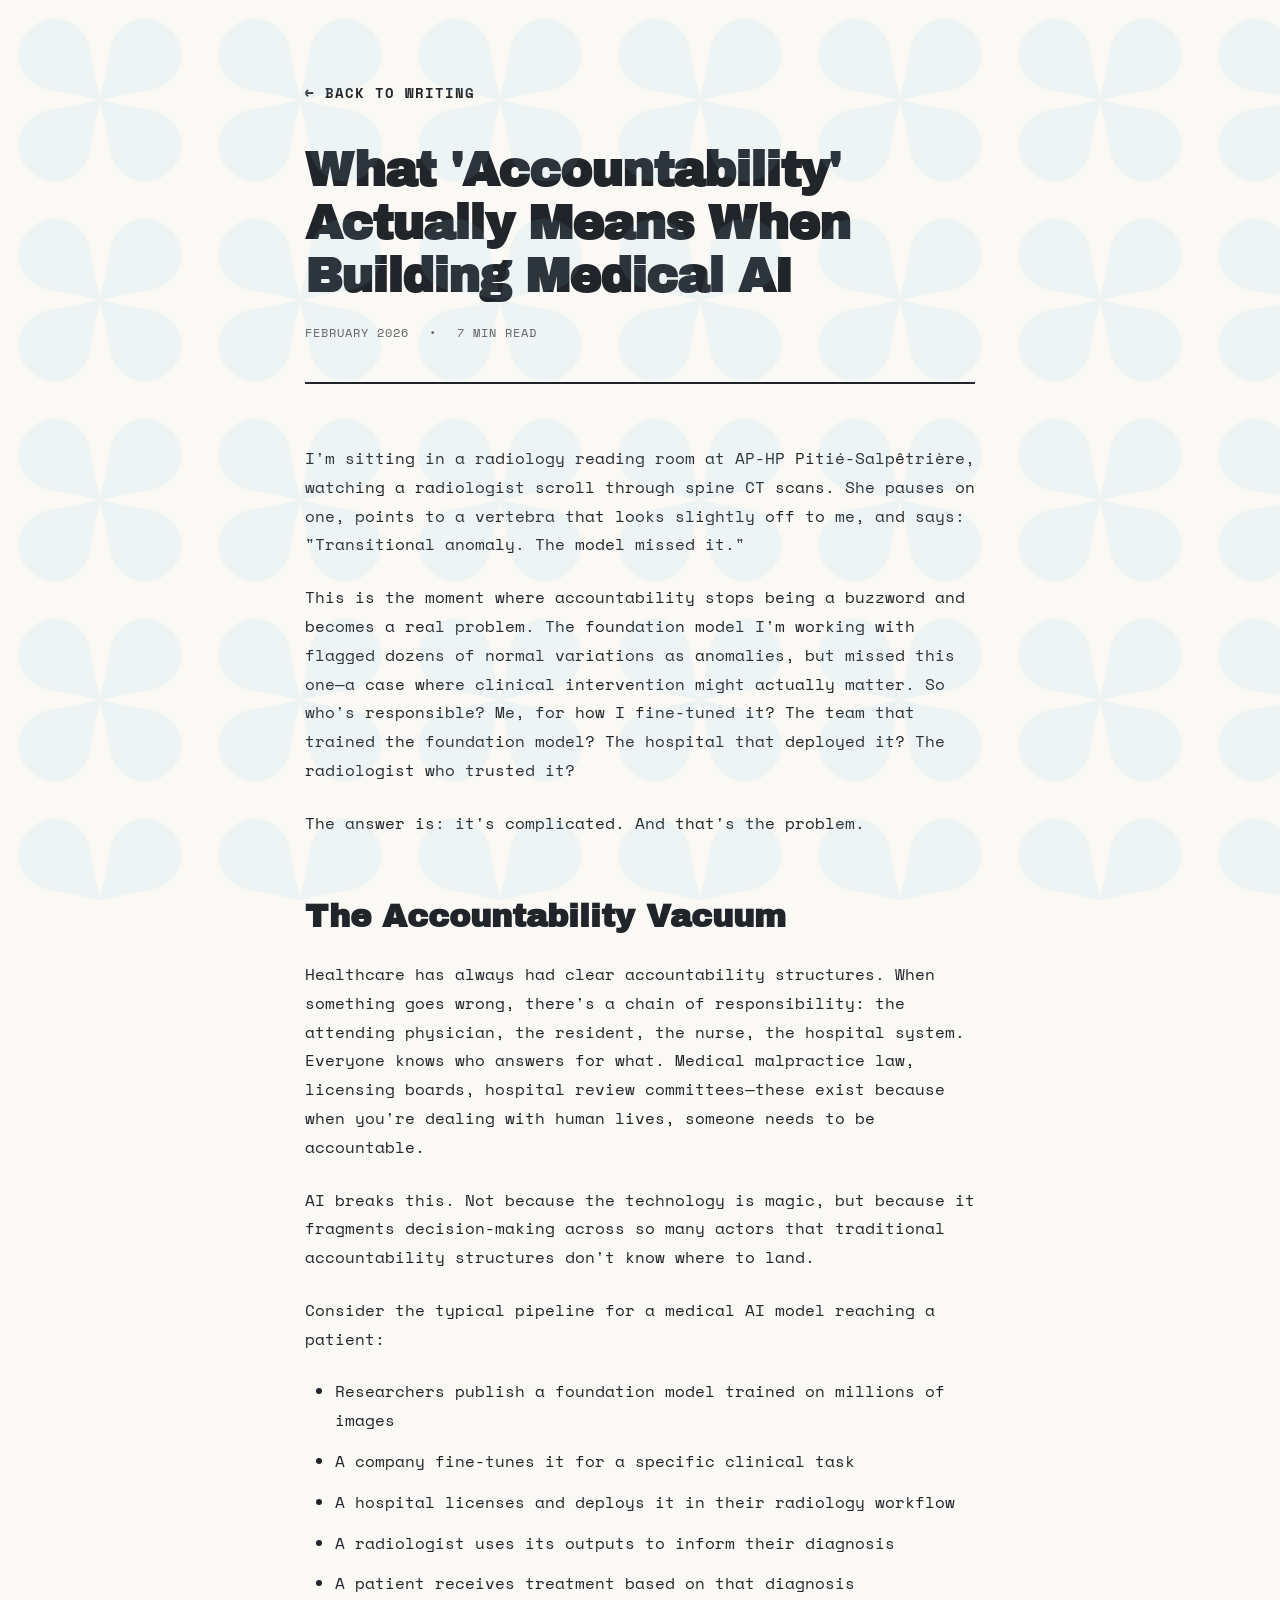
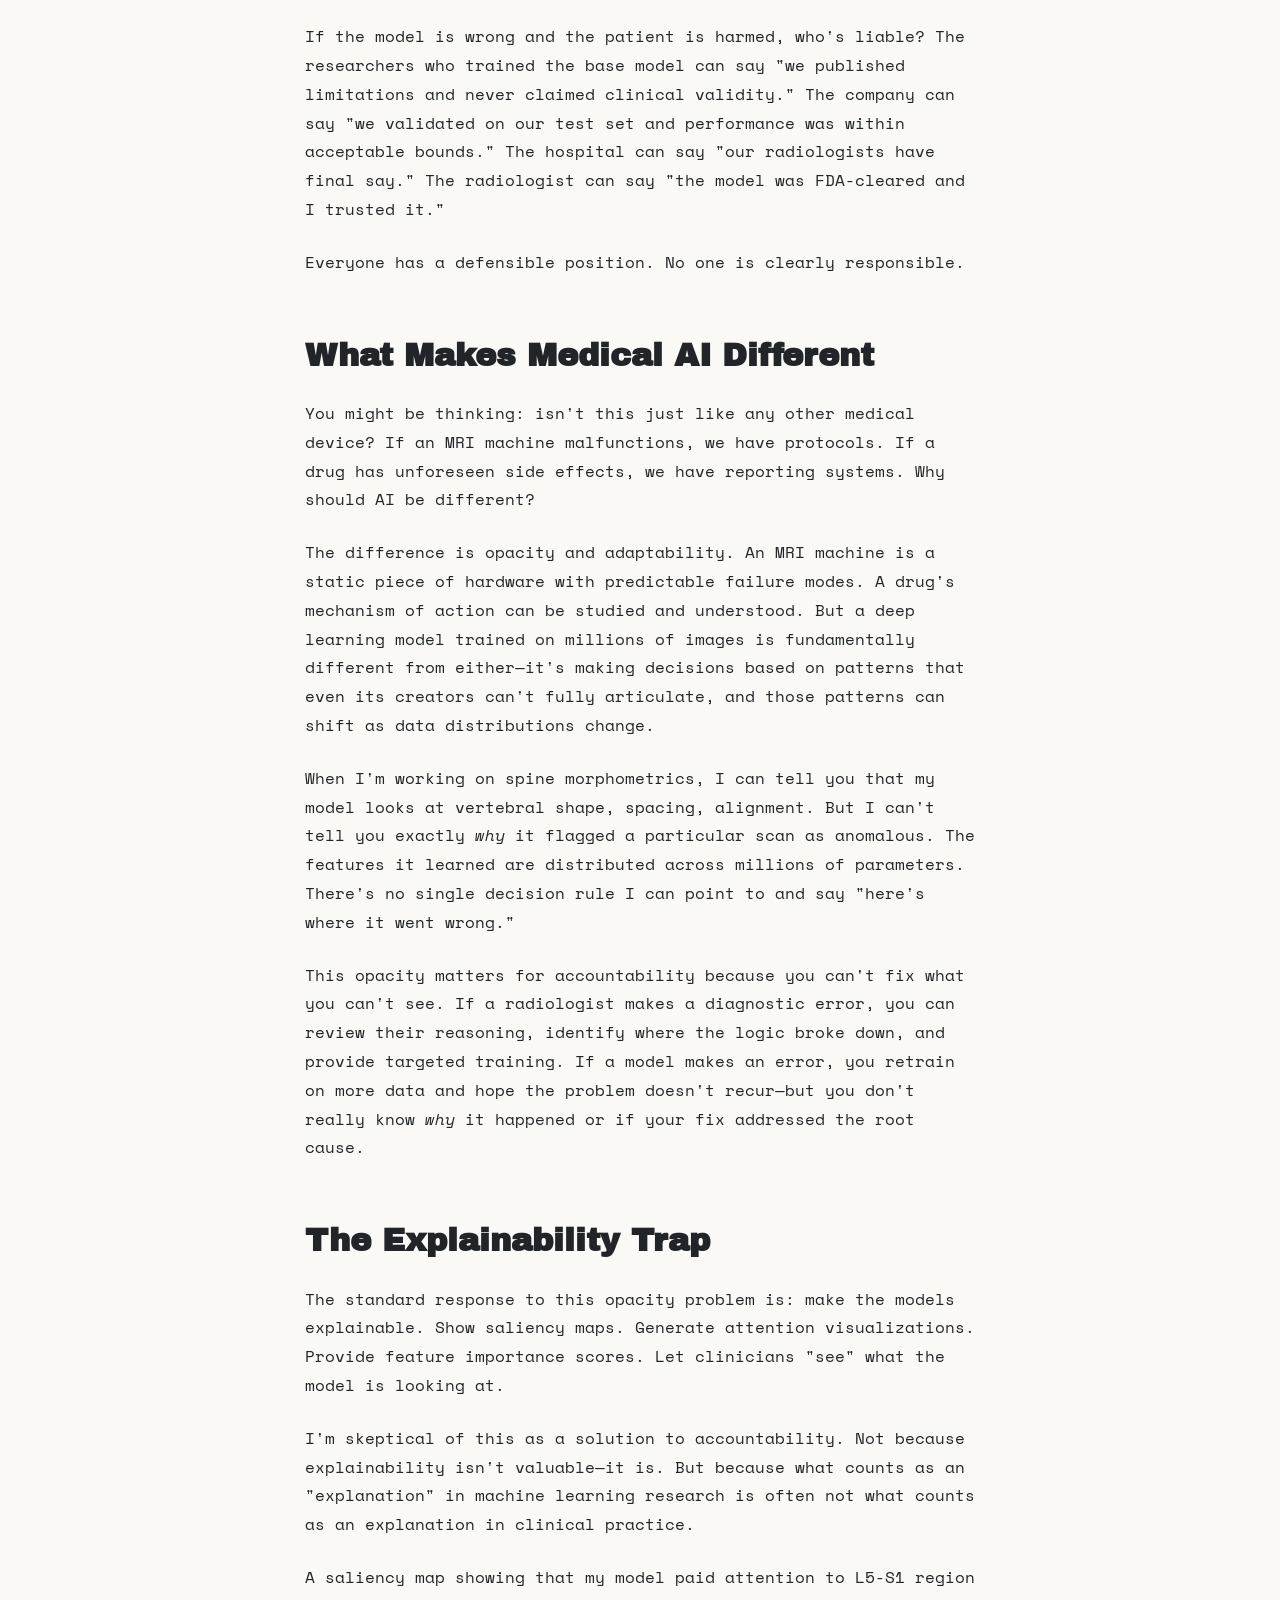
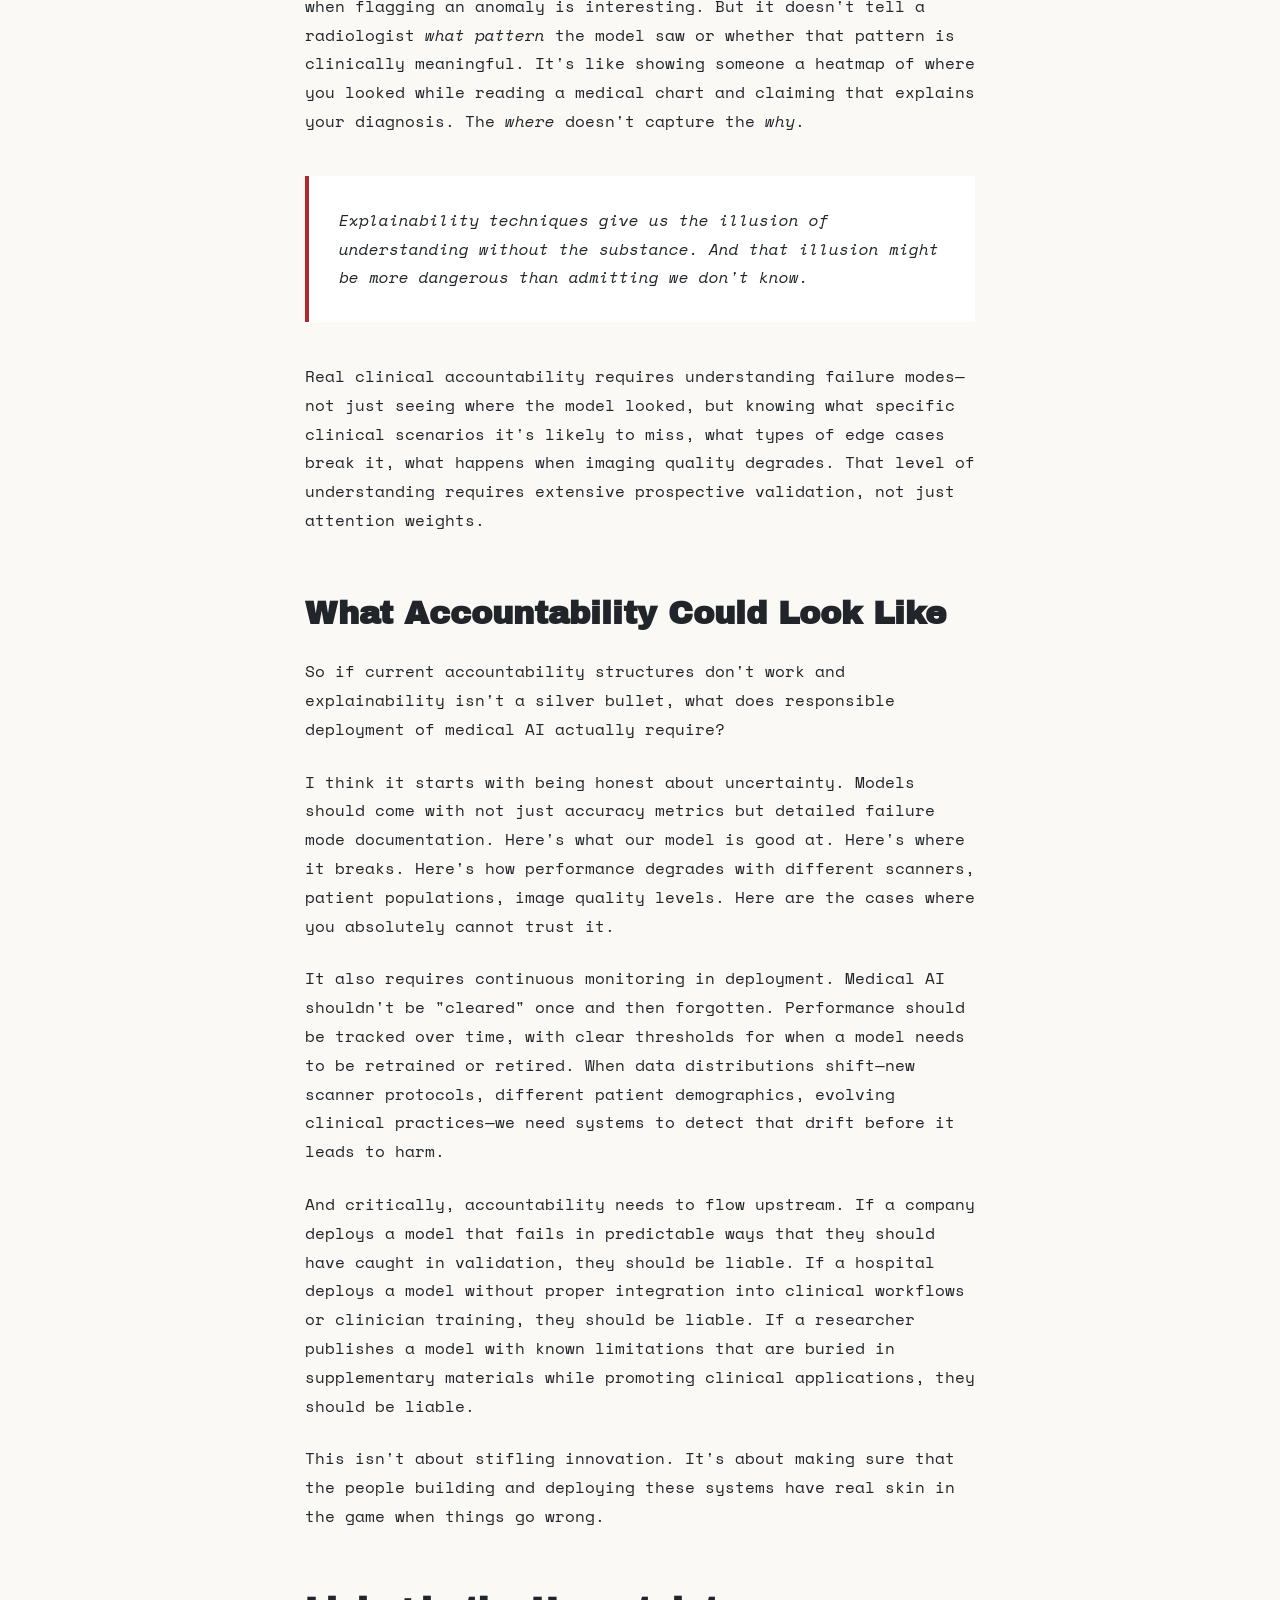
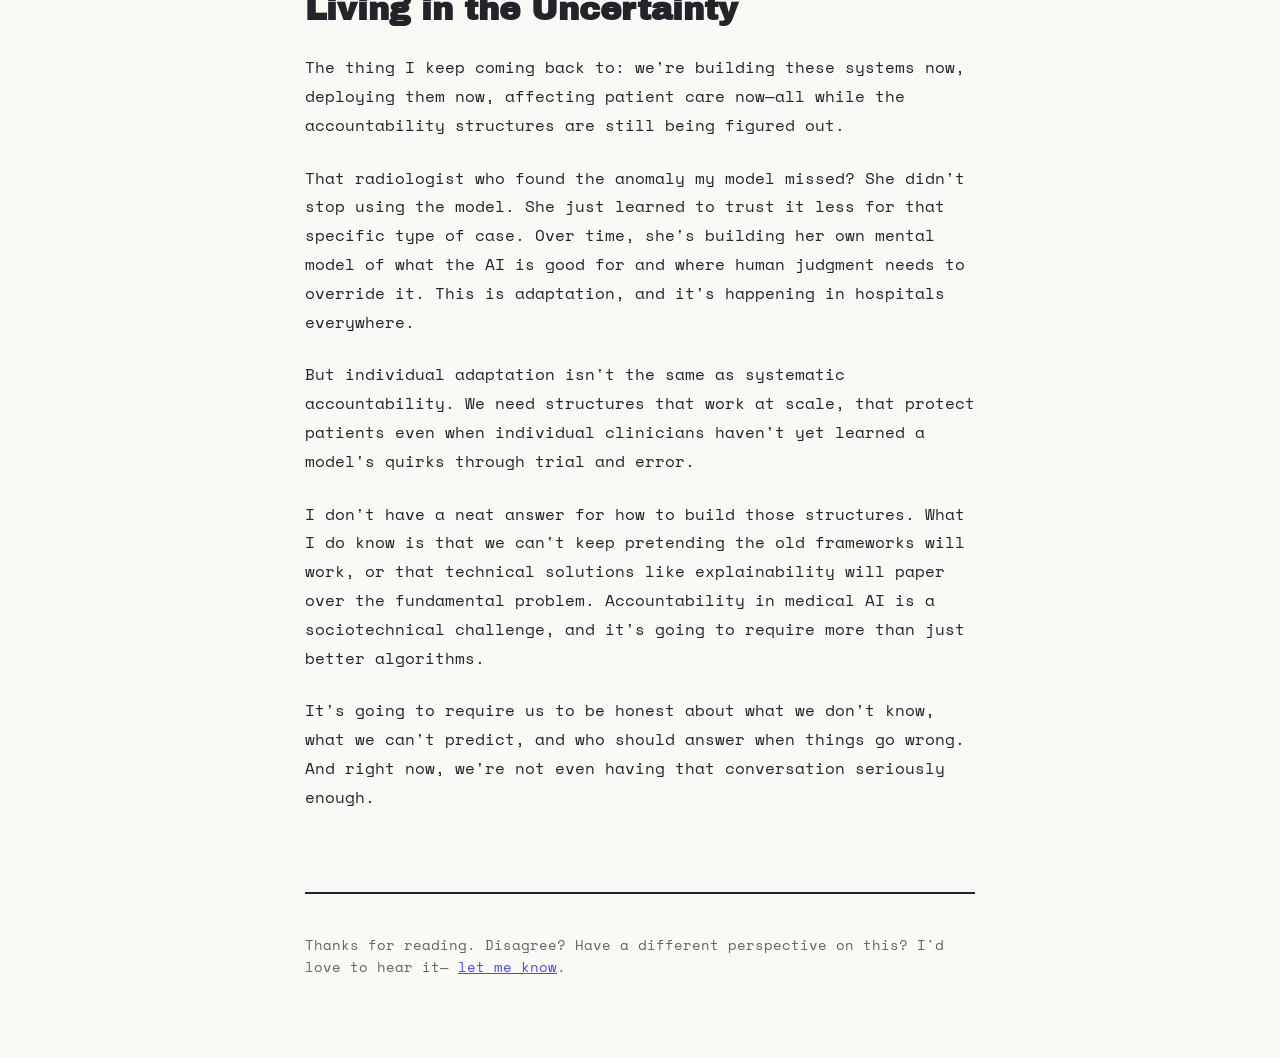
==== writing/accountability-in-medical-ai.html @ 43d17712 "Add files via upload" ====
<!DOCTYPE html>
<html lang="en">
<head>
    <meta charset="UTF-8">
    <meta name="viewport" content="width=device-width, initial-scale=1.0">
    <title>What 'Accountability' Actually Means When Building Medical AI - Tiffney Aina</title>
    <link rel="preconnect" href="https://fonts.googleapis.com">
    <link rel="preconnect" href="https://fonts.gstatic.com" crossorigin>
    <link href="https://fonts.googleapis.com/css2?family=Archivo+Black&family=Space+Mono:wght@400;700&display=swap" rel="stylesheet">
    <link rel="stylesheet" href="../style.css">
    <style>
        /* Blog post specific styles */
        .post-container {
            max-width: 750px;
            margin: 80px auto;
            padding: 0 40px;
        }
        
        .back-link {
            display: inline-block;
            margin-bottom: 40px;
            font-size: 14px;
            font-weight: 700;
            color: var(--black);
            text-decoration: none;
            text-transform: uppercase;
            letter-spacing: 1px;
            transition: all 0.3s ease;
        }
        
        .back-link:hover {
            color: var(--soft-blue);
            transform: translateX(-4px);
        }
        
        .back-link::before {
            content: '← ';
        }
        
        .post-header {
            margin-bottom: 60px;
            padding-bottom: 40px;
            border-bottom: 2px solid var(--black);
        }
        
        .post-title-main {
            font-family: var(--font-display);
            font-size: clamp(2rem, 5vw, 3rem);
            line-height: 1.1;
            margin-bottom: 20px;
            letter-spacing: -1px;
        }
        
        .post-meta {
            display: flex;
            gap: 20px;
            font-size: 12px;
            text-transform: uppercase;
            letter-spacing: 1px;
            opacity: 0.7;
        }
        
        .post-body {
            font-size: 16px;
            line-height: 1.8;
        }
        
        .post-body h2 {
            font-family: var(--font-display);
            font-size: 2rem;
            margin-top: 60px;
            margin-bottom: 24px;
            line-height: 1.2;
        }
        
        .post-body h3 {
            font-family: var(--font-display);
            font-size: 1.5rem;
            margin-top: 40px;
            margin-bottom: 20px;
        }
        
        .post-body p {
            margin-bottom: 24px;
        }
        
        .post-body a {
            color: var(--soft-blue);
            text-decoration: none;
            border-bottom: 2px solid var(--soft-blue);
            transition: all 0.3s ease;
        }
        
        .post-body a:hover {
            color: var(--black);
            border-bottom-color: var(--black);
        }
        
        .post-body blockquote {
            margin: 40px 0;
            padding: 30px;
            background-color: white;
            border-left: 4px solid var(--deep-red);
            font-style: italic;
        }
        
        .post-body ul,
        .post-body ol {
            margin-bottom: 24px;
            padding-left: 30px;
        }
        
        .post-body li {
            margin-bottom: 12px;
        }
        
        .post-footer {
            margin-top: 80px;
            padding-top: 40px;
            border-top: 2px solid var(--black);
        }
        
        .post-footer p {
            font-size: 14px;
            opacity: 0.7;
        }
        
        @media (max-width: 768px) {
            .post-container {
                padding: 0 30px;
                margin: 60px auto;
            }
            
            .post-body h2 {
                margin-top: 40px;
            }
        }
    </style>
</head>
<body>
    <div class="post-container">
        <a href="../index.html#writing" class="back-link">Back to writing</a>
        
        <article>
            <header class="post-header">
                <h1 class="post-title-main">What 'Accountability' Actually Means When Building Medical AI</h1>
                <div class="post-meta">
                    <span>February 2026</span>
                    <span>•</span>
                    <span>7 min read</span>
                </div>
            </header>
            
            <div class="post-body">
                <p>
                    I'm sitting in a radiology reading room at AP-HP Pitié-Salpêtrière, watching a 
                    radiologist scroll through spine CT scans. She pauses on one, points to a vertebra 
                    that looks slightly off to me, and says: "Transitional anomaly. The model missed it."
                </p>
                
                <p>
                    This is the moment where accountability stops being a buzzword and becomes a real problem. 
                    The foundation model I'm working with flagged dozens of normal variations as anomalies, 
                    but missed this one—a case where clinical intervention might actually matter. So who's 
                    responsible? Me, for how I fine-tuned it? The team that trained the foundation model? 
                    The hospital that deployed it? The radiologist who trusted it?
                </p>

                <p>
                    The answer is: it's complicated. And that's the problem.
                </p>
                
                <h2>The Accountability Vacuum</h2>
                
                <p>
                    Healthcare has always had clear accountability structures. When something goes wrong, 
                    there's a chain of responsibility: the attending physician, the resident, the nurse, 
                    the hospital system. Everyone knows who answers for what. Medical malpractice law, 
                    licensing boards, hospital review committees—these exist because when you're dealing 
                    with human lives, someone needs to be accountable.
                </p>
                
                <p>
                    AI breaks this. Not because the technology is magic, but because it fragments 
                    decision-making across so many actors that traditional accountability structures 
                    don't know where to land.
                </p>

                <p>
                    Consider the typical pipeline for a medical AI model reaching a patient:
                </p>

                <ul>
                    <li>Researchers publish a foundation model trained on millions of images</li>
                    <li>A company fine-tunes it for a specific clinical task</li>
                    <li>A hospital licenses and deploys it in their radiology workflow</li>
                    <li>A radiologist uses its outputs to inform their diagnosis</li>
                    <li>A patient receives treatment based on that diagnosis</li>
                </ul>

                <p>
                    If the model is wrong and the patient is harmed, who's liable? The researchers who 
                    trained the base model can say "we published limitations and never claimed clinical 
                    validity." The company can say "we validated on our test set and performance was 
                    within acceptable bounds." The hospital can say "our radiologists have final say." 
                    The radiologist can say "the model was FDA-cleared and I trusted it."
                </p>

                <p>
                    Everyone has a defensible position. No one is clearly responsible.
                </p>
                
                <h2>What Makes Medical AI Different</h2>
                
                <p>
                    You might be thinking: isn't this just like any other medical device? If an MRI machine 
                    malfunctions, we have protocols. If a drug has unforeseen side effects, we have reporting 
                    systems. Why should AI be different?
                </p>

                <p>
                    The difference is opacity and adaptability. An MRI machine is a static piece of hardware 
                    with predictable failure modes. A drug's mechanism of action can be studied and understood. 
                    But a deep learning model trained on millions of images is fundamentally different from 
                    either—it's making decisions based on patterns that even its creators can't fully articulate, 
                    and those patterns can shift as data distributions change.
                </p>

                <p>
                    When I'm working on spine morphometrics, I can tell you that my model looks at vertebral 
                    shape, spacing, alignment. But I can't tell you exactly <em>why</em> it flagged a particular 
                    scan as anomalous. The features it learned are distributed across millions of parameters. 
                    There's no single decision rule I can point to and say "here's where it went wrong."
                </p>

                <p>
                    This opacity matters for accountability because you can't fix what you can't see. If a 
                    radiologist makes a diagnostic error, you can review their reasoning, identify where 
                    the logic broke down, and provide targeted training. If a model makes an error, you 
                    retrain on more data and hope the problem doesn't recur—but you don't really know <em>why</em> 
                    it happened or if your fix addressed the root cause.
                </p>
                
                <h2>The Explainability Trap</h2>
                
                <p>
                    The standard response to this opacity problem is: make the models explainable. Show 
                    saliency maps. Generate attention visualizations. Provide feature importance scores. 
                    Let clinicians "see" what the model is looking at.
                </p>

                <p>
                    I'm skeptical of this as a solution to accountability. Not because explainability isn't 
                    valuable—it is. But because what counts as an "explanation" in machine learning research 
                    is often not what counts as an explanation in clinical practice.
                </p>

                <p>
                    A saliency map showing that my model paid attention to L5-S1 region when flagging an 
                    anomaly is interesting. But it doesn't tell a radiologist <em>what pattern</em> the model 
                    saw or whether that pattern is clinically meaningful. It's like showing someone a heatmap 
                    of where you looked while reading a medical chart and claiming that explains your diagnosis. 
                    The <em>where</em> doesn't capture the <em>why</em>.
                </p>

                <blockquote>
                    Explainability techniques give us the illusion of understanding without the substance. 
                    And that illusion might be more dangerous than admitting we don't know.
                </blockquote>

                <p>
                    Real clinical accountability requires understanding failure modes—not just seeing where 
                    the model looked, but knowing what specific clinical scenarios it's likely to miss, what 
                    types of edge cases break it, what happens when imaging quality degrades. That level of 
                    understanding requires extensive prospective validation, not just attention weights.
                </p>
                
                <h2>What Accountability Could Look Like</h2>
                
                <p>
                    So if current accountability structures don't work and explainability isn't a silver bullet, 
                    what does responsible deployment of medical AI actually require?
                </p>

                <p>
                    I think it starts with being honest about uncertainty. Models should come with not just 
                    accuracy metrics but detailed failure mode documentation. Here's what our model is good at. 
                    Here's where it breaks. Here's how performance degrades with different scanners, patient 
                    populations, image quality levels. Here are the cases where you absolutely cannot trust it.
                </p>

                <p>
                    It also requires continuous monitoring in deployment. Medical AI shouldn't be "cleared" 
                    once and then forgotten. Performance should be tracked over time, with clear thresholds 
                    for when a model needs to be retrained or retired. When data distributions shift—new 
                    scanner protocols, different patient demographics, evolving clinical practices—we need 
                    systems to detect that drift before it leads to harm.
                </p>

                <p>
                    And critically, accountability needs to flow upstream. If a company deploys a model 
                    that fails in predictable ways that they should have caught in validation, they should 
                    be liable. If a hospital deploys a model without proper integration into clinical workflows 
                    or clinician training, they should be liable. If a researcher publishes a model with known 
                    limitations that are buried in supplementary materials while promoting clinical applications, 
                    they should be liable.
                </p>

                <p>
                    This isn't about stifling innovation. It's about making sure that the people building and 
                    deploying these systems have real skin in the game when things go wrong.
                </p>
                
                <h2>Living in the Uncertainty</h2>
                
                <p>
                    The thing I keep coming back to: we're building these systems now, deploying them now, 
                    affecting patient care now—all while the accountability structures are still being figured out.
                </p>

                <p>
                    That radiologist who found the anomaly my model missed? She didn't stop using the model. 
                    She just learned to trust it less for that specific type of case. Over time, she's building 
                    her own mental model of what the AI is good for and where human judgment needs to override it. 
                    This is adaptation, and it's happening in hospitals everywhere.
                </p>

                <p>
                    But individual adaptation isn't the same as systematic accountability. We need structures 
                    that work at scale, that protect patients even when individual clinicians haven't yet learned 
                    a model's quirks through trial and error.
                </p>

                <p>
                    I don't have a neat answer for how to build those structures. What I do know is that we 
                    can't keep pretending the old frameworks will work, or that technical solutions like 
                    explainability will paper over the fundamental problem. Accountability in medical AI is 
                    a sociotechnical challenge, and it's going to require more than just better algorithms.
                </p>

                <p>
                    It's going to require us to be honest about what we don't know, what we can't predict, and 
                    who should answer when things go wrong. And right now, we're not even having that conversation 
                    seriously enough.
                </p>
            </div>
            
            <footer class="post-footer">
                <p>
                    Thanks for reading. Disagree? Have a different perspective on this? I'd love to hear it—
                    <a href="mailto:your.email@example.com">let me know</a>.
                </p>
            </footer>
        </article>
    </div>
</body>
</html>
---- style.css ----
/* ===== VARIABLES ===== */
:root {
    --black: #212529;
    --off-white: #FAF9F6;
    --soft-blue: #8ECAE6;
    --deep-red: #AD2831;
    --light-gray: #E8E8E8;
    
    --font-display: 'Archivo Black', sans-serif;
    --font-body: 'Space Mono', monospace;
}

/* ===== RESET ===== */
* {
    margin: 0;
    padding: 0;
    box-sizing: border-box;
}

html {
    scroll-behavior: smooth;
}

body {
    font-family: var(--font-body);
    background-color: var(--off-white);
    color: var(--black);
    line-height: 1.6;
    position: relative;
    overflow-x: hidden;
}

body::before {
    content: "";
    position: fixed;
    inset: 0;
    background-image: url("images-blog/flower.svg");
    background-repeat: repeat;
    background-size: 200px; /* adjust smaller/bigger */
    opacity: 0.1; /* keep it subtle and chic */
    pointer-events: none;
    z-index: 0;
}
/* Ensure all site content appears above background */
main, .section, .home-container, .sidebar, .content-container {
    position: relative;
    z-index: 1;
}



/* ===== NAVIGATION SIDEBAR ===== */
.sidebar {
    position: fixed;
    right: 40px;
    top: 50%;
    transform: translateY(-50%);
    display: flex;
    flex-direction: column;
    gap: 30px;
    z-index: 1000;
}

.nav-link {
    font-size: 14px;
    font-weight: 700;
    text-decoration: none;
    color: var(--black);
    opacity: 0.4;
    transition: all 0.3s ease;
    text-transform: uppercase;
    letter-spacing: 1px;
    position: relative;
}

.nav-link::before {
    content: '';
    position: absolute;
    left: -20px;
    top: 50%;
    transform: translateY(-50%);
    width: 8px;
    height: 8px;
    background-color: var(--soft-blue);
    border-radius: 50%;
    opacity: 0;
    transition: all 0.3s ease;
}

.nav-link:hover {
    opacity: 1;
    color: var(--soft-blue);
}

.nav-link.active {
    opacity: 1;
    color: var(--black);
}

.nav-link.active::before {
    opacity: 1;
}

/* ===== SECTIONS ===== */
.section {
    min-height: 100vh;
    padding: 80px 60px;
    display: none;
}

.section.active {
    display: block;
}

/* ===== HOME SECTION ===== */
.home-container {
    max-width: 900px;
    margin: 0 auto;
    display: flex;
    flex-direction: column;
    gap: 60px;
}

/* Avatar */
.avatar-container {
    display: flex;
    justify-content: center;
    margin-top: 40px;
}

.avatar {
    width: 200px;
    height: 200px;
    background-color: transparent;  /* Remove blue background */
    position: relative;
    z-index: 2;
    border-radius: 50%;
    border: 6px solid var(--black);
    display: flex;
    align-items: center;
    justify-content: center;
    animation: float 3s ease-in-out infinite;
    overflow: hidden;  /* This clips the image to the circle */
}

.avatar img {
    width: 100%;
    height: 100%;
    object-fit: cover;
}

@keyframes float {
    0%, 100% {
        transform: translateY(0px);
    }
    50% {
        transform: translateY(-10px);
    }
}


/* Intro */
.intro {
    text-align: center;
}

.display-name {
    font-family: var(--font-display);
    font-size: clamp(3rem, 8vw, 6rem);
    font-weight: 400;
    line-height: 0.95;
    margin-bottom: 20px;
    letter-spacing: -2px;
}

.tagline {
    font-size: 16px;
    max-width: 600px;
    margin: 0 auto;
    color: var(--black);
    opacity: 0.8;
}

/* Status Container */
.status-container {
    display: flex;
    flex-direction: column;
    gap: 20px;
    max-width: 700px;
    margin: 0 auto;
}

.status-item {
    display: flex;
    gap: 16px;
    padding: 20px;
    background-color: white;
    border: 2px solid var(--black);
    transition: all 0.3s ease;
}

.status-item:hover {
    transform: translateX(4px);
    box-shadow: -4px 4px 0 var(--black);
}

.status-emoji {
    font-size: 24px;
    flex-shrink: 0;
}

.status-content {
    display: flex;
    flex-direction: column;
    gap: 4px;
}

.status-label {
    font-weight: 700;
    font-size: 12px;
    text-transform: uppercase;
    letter-spacing: 1px;
    color: var(--soft-blue);
}

.status-text {
    font-size: 14px;
    line-height: 1.5;
}

/* ===== CONTENT SECTIONS ===== */
.content-container {
    max-width: 900px;
    margin: 0 auto;
}

.section-title {
    font-family: var(--font-display);
    font-size: clamp(2.5rem, 6vw, 4rem);
    margin-bottom: 60px;
    letter-spacing: -1px;
    position: relative;
    display: inline-block;
}

.section-title::after {
    content: '';
    position: absolute;
    bottom: -10px;
    left: 0;
    width: 60px;
    height: 4px;
    background-color: var(--deep-red);
}

/* ===== ABOUT SECTION ===== */
.about-content {
    display: flex;
    flex-direction: column;
    gap: 60px;
}

.bio p {
    font-size: 16px;
    margin-bottom: 24px;
    line-height: 1.8;
}

.contact-info,
.experience {
    padding: 30px;
    background-color: white;
    border: 2px solid var(--black);
}

.contact-info h3,
.experience h3 {
    font-family: var(--font-display);
    font-size: 1.5rem;
    margin-bottom: 20px;
}

.experience h3:not(:first-child) {
    margin-top: 40px;
}

.contact-links {
    display: flex;
    gap: 24px;
    flex-wrap: wrap;
}

.contact-link {
    font-size: 14px;
    font-weight: 700;
    color: var(--black);
    text-decoration: none;
    padding: 12px 24px;
    border: 2px solid var(--black);
    background-color: var(--soft-blue);
    transition: all 0.3s ease;
    text-transform: uppercase;
    letter-spacing: 1px;
}

.contact-link:hover {
    background-color: var(--black);
    color: var(--soft-blue);
}

.exp-item {
    margin-bottom: 30px;
}

.exp-item:last-child {
    margin-bottom: 0;
}

.exp-title {
    font-weight: 700;
    font-size: 16px;
    margin-bottom: 4px;
}

.exp-org {
    font-size: 14px;
    color: var(--soft-blue);
    margin-bottom: 8px;
}

.exp-desc {
    font-size: 14px;
    opacity: 0.8;
    line-height: 1.6;
}

/* ===== WRITING SECTION ===== */
.filter-tags {
    display: flex;
    gap: 12px;
    margin-bottom: 40px;
    flex-wrap: wrap;
}

.tag {
    font-family: var(--font-body);
    font-size: 12px;
    font-weight: 700;
    padding: 10px 20px;
    border: 2px solid var(--black);
    background-color: white;
    cursor: pointer;
    transition: all 0.3s ease;
    text-transform: uppercase;
    letter-spacing: 1px;
}

.tag:hover {
    background-color: var(--light-gray);
}

.tag.active {
    background-color: var(--soft-blue);
    color: var(--black);
}

.posts-container {
    display: flex;
    flex-direction: column;
    gap: 40px;
}

.post-card {
    padding: 30px;
    background-color: white;
    border: 2px solid var(--black);
    transition: all 0.3s ease;
}

.post-card:hover {
    transform: translateY(-4px);
    box-shadow: 0 8px 0 var(--black);
}

.post-card.hidden {
    display: none;
}

.post-title {
    font-family: var(--font-display);
    font-size: 1.8rem;
    margin-bottom: 12px;
    line-height: 1.2;
}

.post-title a {
    color: var(--black);
    text-decoration: none;
    transition: color 0.3s ease;
}

.post-title a:hover {
    color: var(--soft-blue);
}

.post-date {
    font-size: 12px;
    text-transform: uppercase;
    letter-spacing: 1px;
    color: var(--black);
    opacity: 0.6;
    margin-bottom: 16px;
}

.post-tags-display {
    display: flex;
    gap: 8px;
    margin-bottom: 16px;
    flex-wrap: wrap;
}

.post-tag {
    font-size: 10px;
    font-weight: 700;
    padding: 6px 12px;
    background-color: var(--light-gray);
    text-transform: uppercase;
    letter-spacing: 1px;
}

.post-excerpt {
    font-size: 14px;
    line-height: 1.7;
    opacity: 0.9;
}

.coming-soon {
    text-align: center;
    padding: 60px 20px;
    font-style: italic;
    opacity: 0.6;
}

/* ===== GALLERY SECTION ===== */
.gallery-intro {
    font-size: 16px;
    margin-bottom: 40px;
    opacity: 0.8;
}

.gallery-grid {
    display: grid;
    grid-template-columns: repeat(auto-fill, minmax(300px, 1fr));
    gap: 30px;
}

.gallery-item {
    display: flex;
    flex-direction: column;
    gap: 12px;
}

.gallery-placeholder {
    width: 100%;
    aspect-ratio: 4/3;
    background-color: var(--light-gray);
    border: 2px solid var(--black);
    display: flex;
    align-items: center;
    justify-content: center;
    transition: all 0.3s ease;
}

.gallery-item:hover .gallery-placeholder {
    border-color: var(--soft-blue);
}

.gallery-placeholder p {
    font-size: 14px;
    opacity: 0.5;
}

.gallery-caption {
    font-size: 13px;
    opacity: 0.8;
    line-height: 1.5;
}

/* Replace .gallery-placeholder with actual images */
.gallery-item img {
    width: 100%;
    height: auto;
    border: 2px solid var(--black);
    transition: all 0.3s ease;
}

.gallery-item:hover img {
    border-color: var(--soft-blue);
}

/* ===== RESPONSIVE ===== */
@media (max-width: 768px) {
    .sidebar {
        right: 20px;
        gap: 20px;
    }
    
    .nav-link {
        font-size: 12px;
    }
    
    .nav-link::before {
        display: none;
    }
    
    .section {
        padding: 60px 30px;
    }
    
    .home-container {
        gap: 40px;
    }
    
    .avatar {
        width: 150px;
        height: 150px;
    }
    
    .status-container {
        gap: 16px;
    }
    
    .status-item {
        padding: 16px;
    }

    .status-item:hover {
    transform: translateX(4px);
    box-shadow: -4px 4px 0 var(--soft-blue);  /* Blue shadow instead of black */
    border-color: var(--soft-blue);
    }
    
    .gallery-grid {
        grid-template-columns: 1fr;
    }
}

@media (max-width: 480px) {
    .sidebar {
        position: static;
        transform: none;
        flex-direction: row;
        justify-content: center;
        padding: 20px;
        background-color: white;
        border-bottom: 2px solid var(--black);
        gap: 16px;
    }
    
    .section {
        padding: 40px 20px;
    }
    
    .display-name {
        font-size: 2.5rem;
    }
}
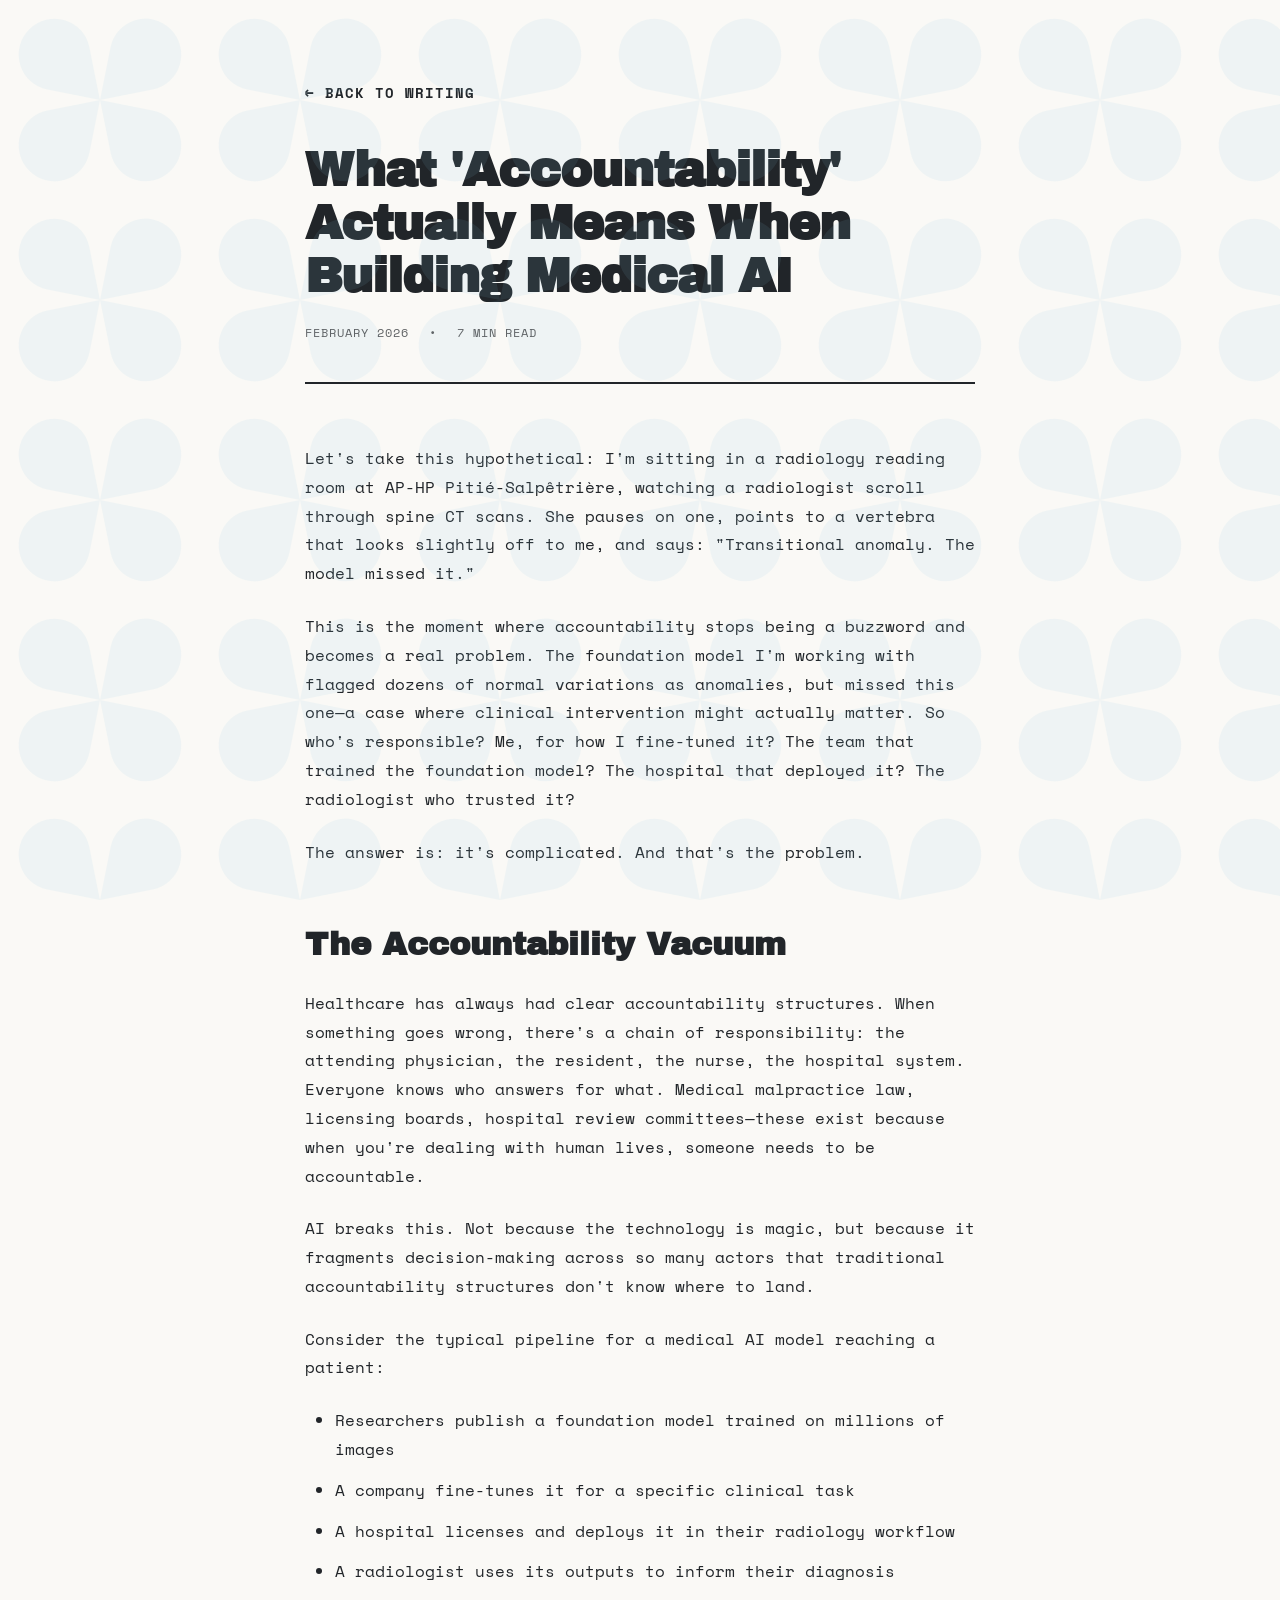
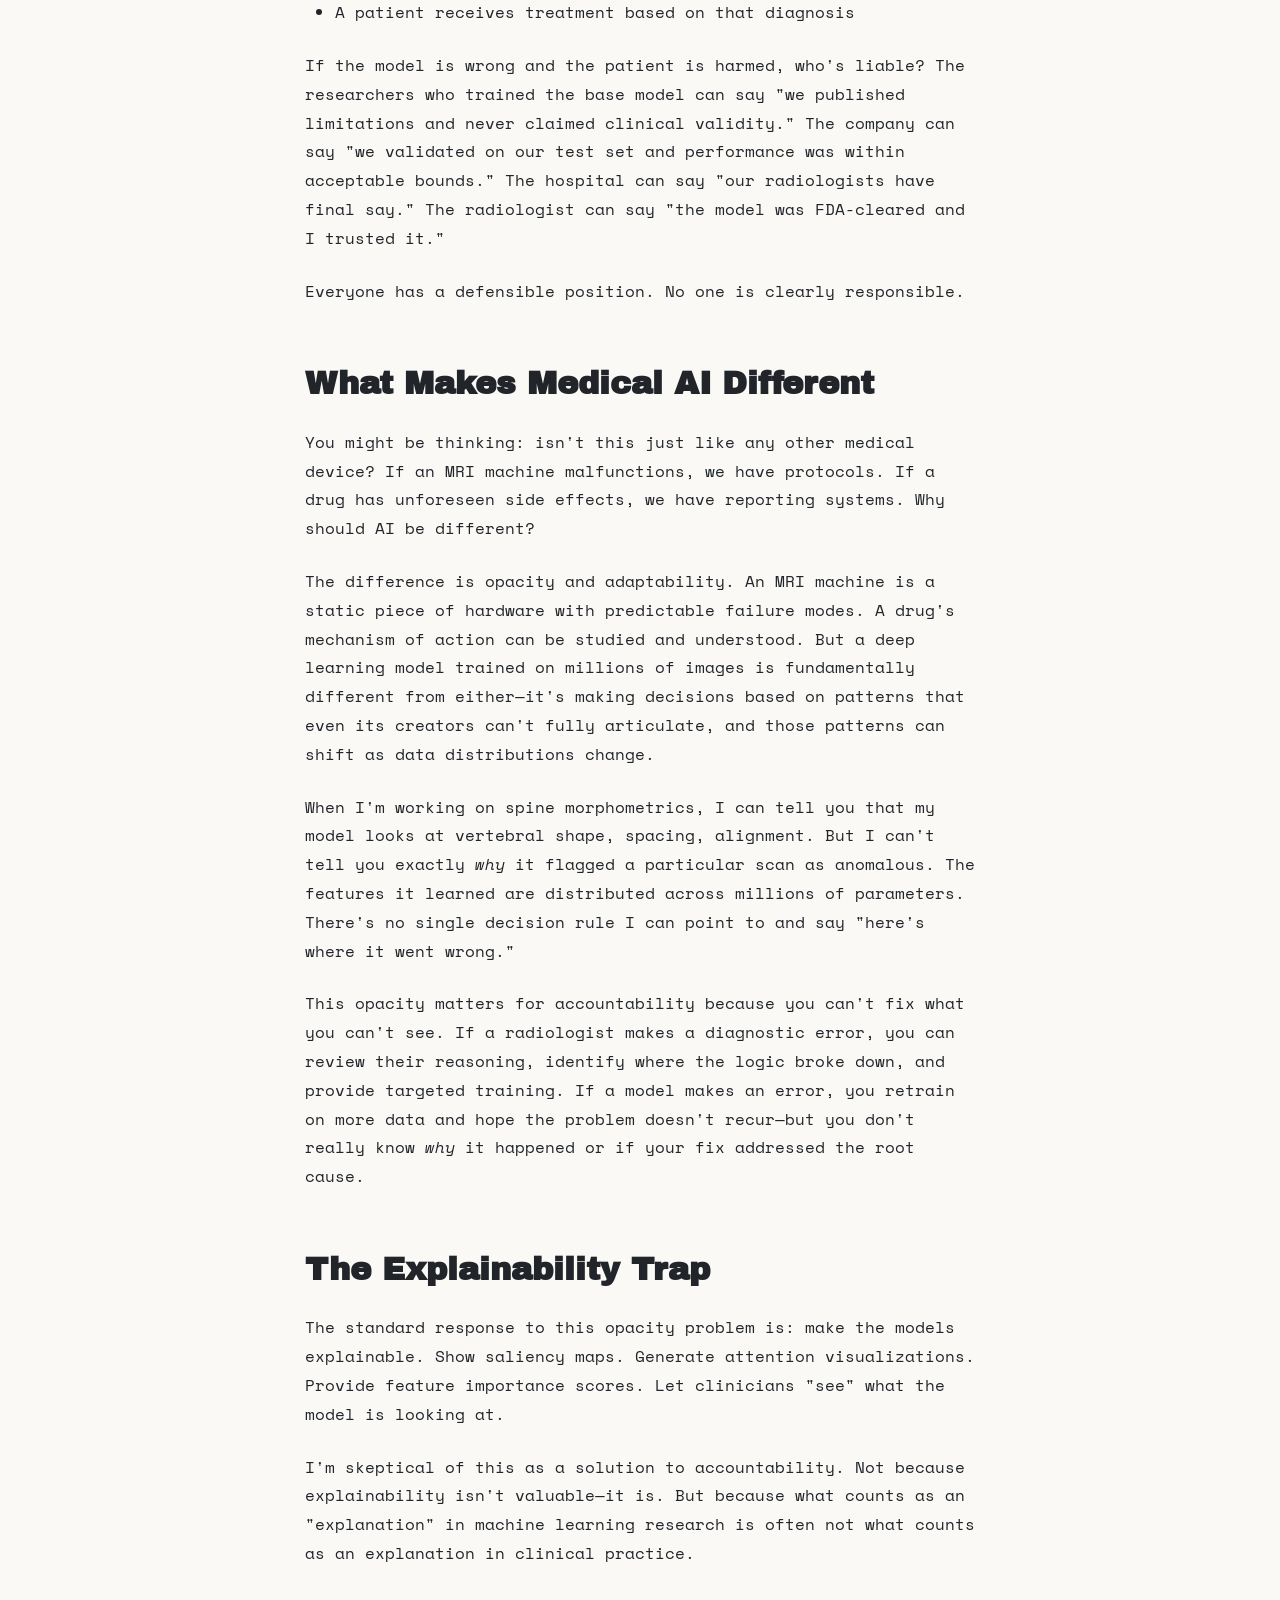
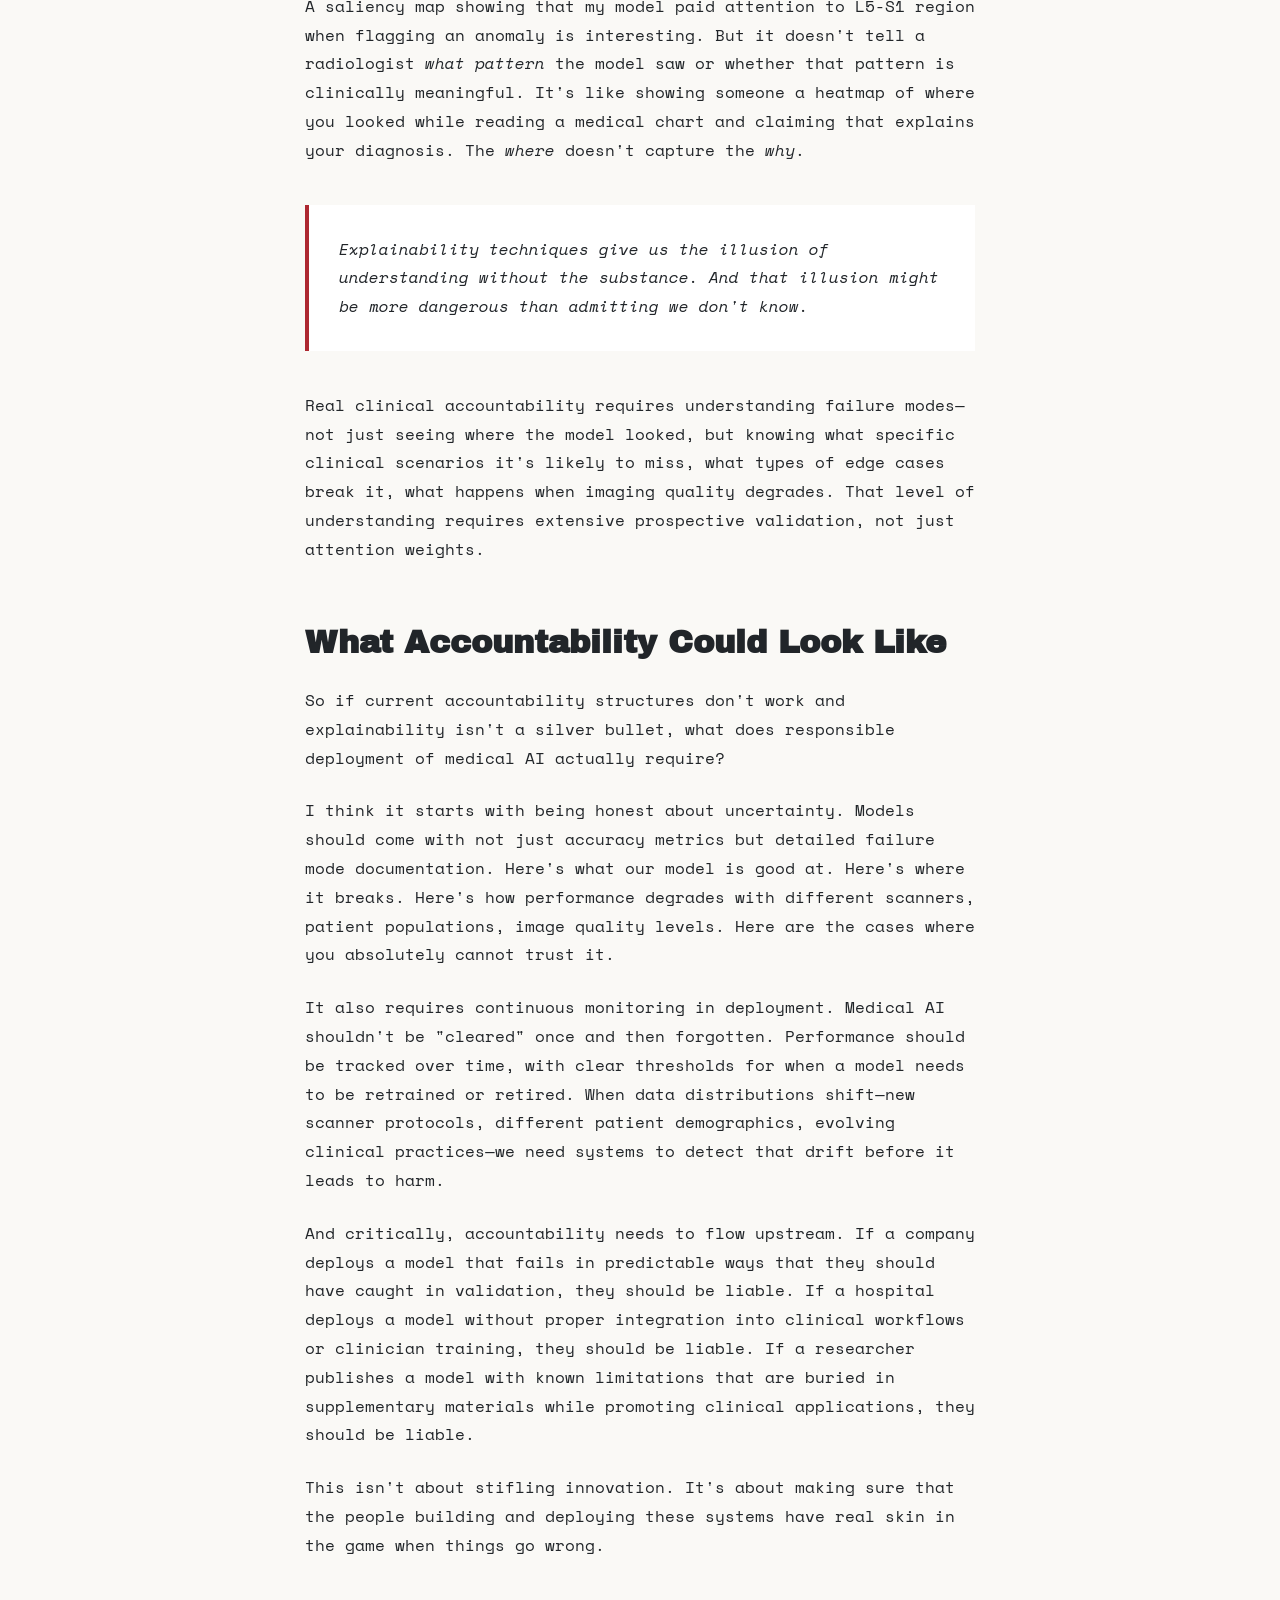
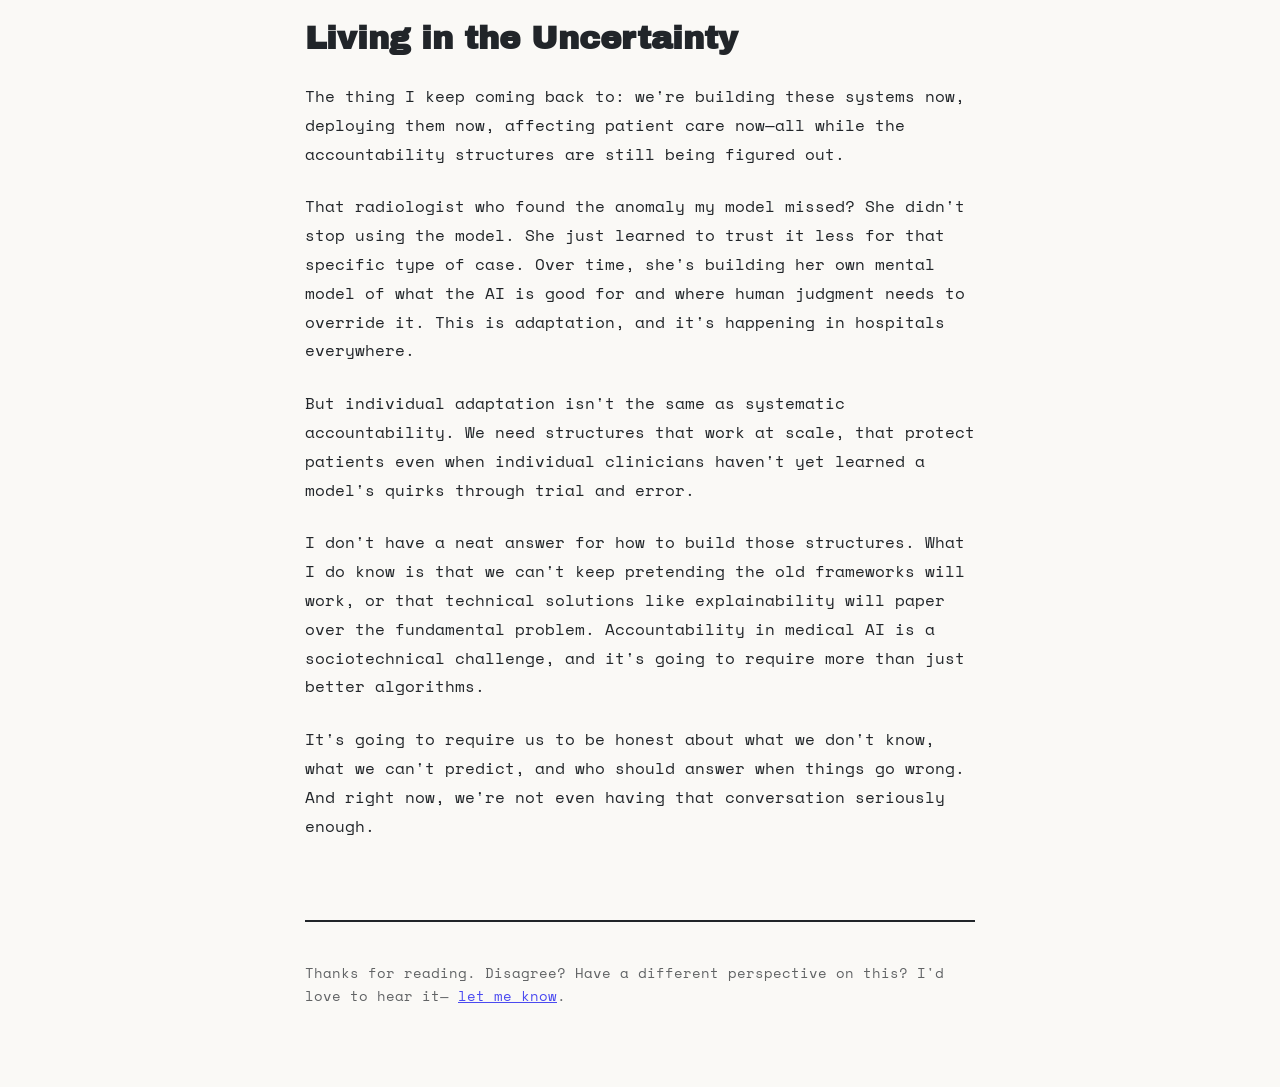
==== commit 5ef2e842: "Update accountability-in-medical-ai.html" ====
--- a/writing/accountability-in-medical-ai.html
+++ b/writing/accountability-in-medical-ai.html
@@ -153,7 +153,7 @@
             
             <div class="post-body">
                 <p>
-                    I'm sitting in a radiology reading room at AP-HP Pitié-Salpêtrière, watching a 
+                    Let's take this hypothetical: I'm sitting in a radiology reading room at AP-HP Pitié-Salpêtrière, watching a 
                     radiologist scroll through spine CT scans. She pauses on one, points to a vertebra 
                     that looks slightly off to me, and says: "Transitional anomaly. The model missed it."
                 </p>
